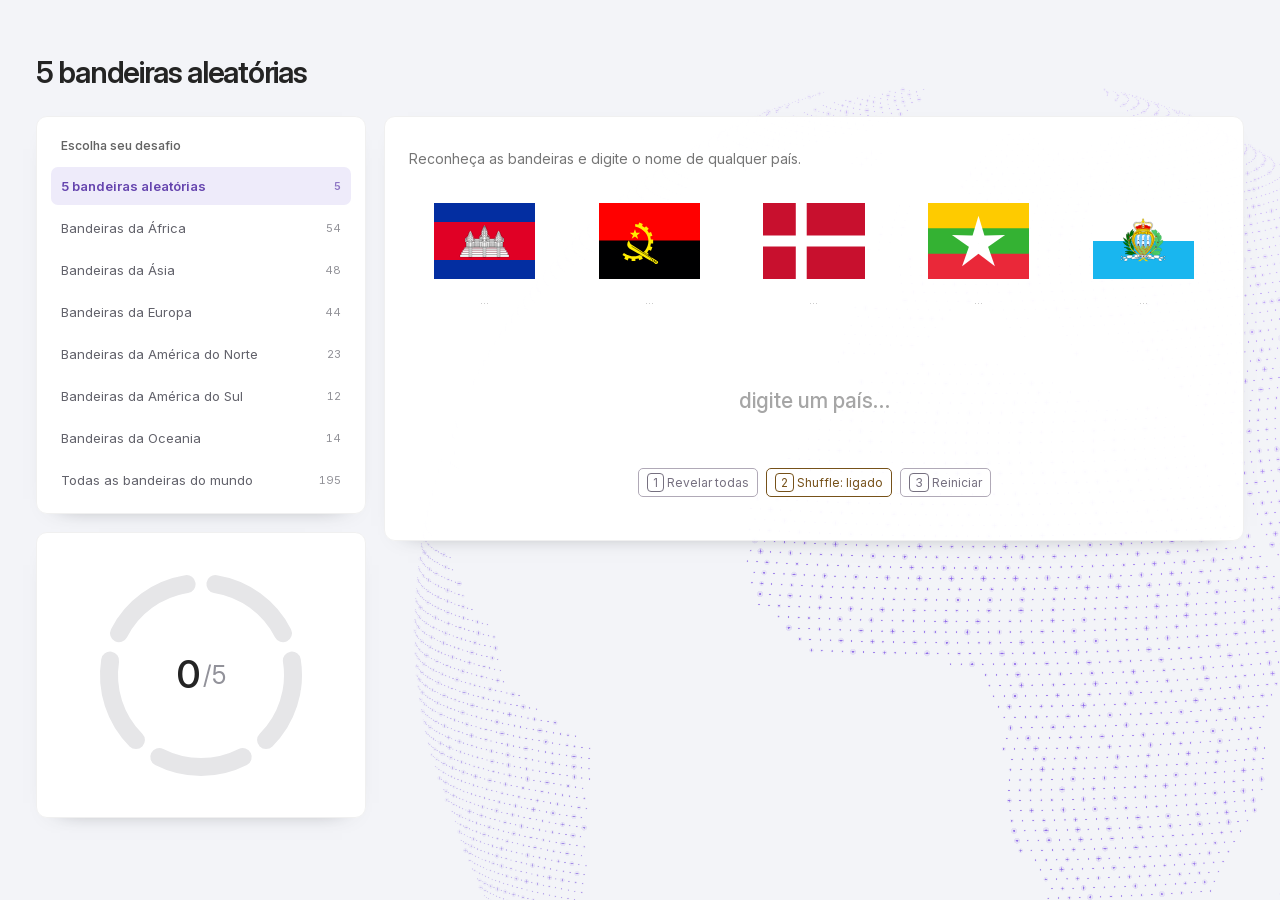
==== index.html @ 85e23394 "Navigate game modes with ArrowUp and ArrowDown" ====
<!doctype html>
<html lang="pt-BR">
<head>
  <meta charset="utf-8">
  <meta name="viewport" content="width=device-width, initial-scale=1">
  <title>5 bandeiras aleatórias</title>
  <link rel="stylesheet" href="design-system.css?v=controls-5">
  <link rel="stylesheet" href="styles.css?v=controls-5">
  <script defer src="countries.js?v=controls-5"></script>
  <script defer src="game.js?v=controls-5"></script>
  <script defer src="modes.js?v=controls-5"></script>
  <script defer src="audio.js?v=controls-5"></script>
  <script defer src="app.js?v=controls-5"></script>
  <script defer src="globe-data.js?v=controls-5"></script>
  <script defer src="globe.js?v=controls-5"></script>
</head>
<body>
  <canvas id="world-background" aria-hidden="true"></canvas>
  <main class="page">
    <header class="intro">
      <h1 id="game-title">5 bandeiras aleatórias</h1>
    </header>
    <div class="dashboard">
      <aside class="sidebar">
        <nav class="panel mode-panel" aria-label="Tipo de jogo" aria-keyshortcuts="ArrowUp ArrowDown" aria-describedby="mode-shortcuts">
          <p id="mode-shortcuts" class="sr-only">Use seta para cima ou seta para baixo para mudar o modo de jogo na ordem do menu. Mudar o modo inicia uma nova rodada.</p>
          <p class="mode-heading">Escolha seu desafio</p>
          <div id="game-modes" class="game-modes"></div>
        </nav>
        <section class="panel progress-panel" aria-label="Seu progresso">
          <div class="gauge" id="progress-gauge" role="progressbar" aria-label="Países descobertos" aria-valuemin="0" aria-valuemax="5" aria-valuenow="0">
            <svg id="progress-segments" viewBox="0 0 240 240" aria-hidden="true" focusable="false"></svg>
            <div class="gauge-value" aria-hidden="true"><span id="gauge-count" class="gauge-count">0</span><span id="gauge-total" class="gauge-total">/5</span></div>
          </div>
          <p id="filled-count" class="sr-only" aria-live="polite">0 de 5 países completos</p>
        </section>
      </aside>
      <div class="main-column">
        <section class="panel game-panel" aria-label="Desafio de bandeiras">
          <p class="game-description">Reconheça as bandeiras e digite o nome de qualquer país.</p>
          <form id="game-form" autocomplete="off">
            <div class="flags-grid" id="flags-grid"></div>
            <div class="typing-area">
              <label class="sr-only" for="country-input">Digite o nome de qualquer país das bandeiras</label>
              <input id="country-input" class="country-input" type="text" placeholder="digite um país…" spellcheck="false" autocomplete="off" autocapitalize="none" aria-describedby="typing-hint">
              <p id="typing-hint" class="sr-only">Digite qualquer um dos países · Backspace para corrigir</p>
            </div>
            <div class="game-controls">
              <button id="reveal-button" type="button" class="reveal-button" aria-keyshortcuts="1" aria-label="Revelar todas as respostas pendentes, atalho 1"><kbd>1</kbd> Revelar todas</button>
              <button id="shuffle-button" type="button" class="reveal-button" aria-pressed="true" aria-keyshortcuts="2" aria-label="Alternar shuffle, atalho 2"><kbd>2</kbd> <span id="shuffle-label">Shuffle: ligado</span></button>
              <button id="restart-round" type="button" class="reveal-button" aria-keyshortcuts="3" aria-label="Reiniciar a rodada atual, atalho 3"><kbd>3</kbd> Reiniciar</button>
            </div>
            <p id="answer-hint" class="answer-hint" hidden>Enter para confirmar este país, ou continue digitando um nome maior.</p>
            <div class="round-bottom">
              <div id="round-status" class="round-status" role="status" aria-live="polite" aria-atomic="true"></div>
              <button type="button" id="new-round" class="ds-button" hidden>Nova rodada ↗</button>
            </div>
          </form>
          <noscript><p class="notice">Ative o JavaScript no navegador para jogar.</p></noscript>
        </section>
      </div>
    </div>
  </main>
</body>
</html>
---- design-system.css ----
/* Referência: Monkeytype, Serika Dark. Implementação própria para o jogo local. */
@font-face {
  font-family: 'Roboto Mono';
  font-style: normal;
  font-weight: 400;
  font-display: swap;
  src: url('assets/fonts/RobotoMono-Regular.woff2') format('woff2');
}
:root {
  color-scheme: dark;
  --ds-white: #ffffff;
  --ds-gray-25: #fcfcfd;
  --ds-gray-50: #f9fafb;
  --ds-gray-100: #f2f4f7;
  --ds-gray-200: #eaecf0;
  --ds-gray-300: #d0d5dd;
  --ds-gray-400: #98a2b3;
  --ds-gray-500: #667085;
  --ds-gray-600: #475467;
  --ds-gray-700: #344054;
  --ds-gray-800: #1d2939;
  --ds-gray-900: #101828;
  --ds-gray-950: #0c111d;
  --ds-success-50: #283d30;
  --ds-success-600: #91c795;
  --ds-success-700: #91c795;
  --ds-error-50: #4b3037;
  --ds-error-600: #f0838e;
  --ds-error-700: #f0838e;
  --ds-bg: #323437;
  --ds-surface: #2c2e31;
  --ds-text: #d1d0c5;
  --ds-text-secondary: #b0b2b5;
  --ds-text-muted: #a3a5a8;
  --ds-border: #646669;
  --ds-divider: #484b50;
  --ds-action: #e2b714;
  --ds-action-hover: #d1d0c5;
  --ds-focus: #e2b714;
  --ds-font: 'Roboto Mono', Consolas, monospace;
  --ds-text-xs: .75rem;
  --ds-text-sm: .875rem;
  --ds-text-md: 1rem;
  --ds-text-lg: 1.125rem;
  --ds-text-xl: 1.25rem;
  --ds-heading-sm: 1.5rem;
  --ds-heading-md: 2rem;
  --ds-display: 3rem;
  --ds-weight-regular: 400;
  --ds-weight-medium: 500;
  --ds-weight-semibold: 600;
  --ds-weight-bold: 700;
  --ds-space-1: 4px;
  --ds-space-2: 8px;
  --ds-space-3: 12px;
  --ds-space-4: 16px;
  --ds-space-5: 20px;
  --ds-space-6: 24px;
  --ds-space-8: 32px;
  --ds-space-10: 40px;
  --ds-space-12: 48px;
  --ds-space-16: 64px;
  --ds-space-20: 80px;
  --ds-radius-sm: 4px;
  --ds-radius-md: 8px;
  --ds-radius-lg: 12px;
  --ds-shadow-xs: none;
  --ds-shadow-sm: none;
  --ds-control-height: 48px;
  --ds-container: 1120px;
  --ds-motion: 120ms ease;
}
.ds-button {
  display: inline-flex; align-items: center; justify-content: center;
  min-height: var(--ds-control-height); padding: var(--ds-space-3) var(--ds-space-5);
  border: 1px solid var(--ds-action); border-radius: var(--ds-radius-md);
  background: var(--ds-action); color: var(--ds-bg); font: var(--ds-weight-regular) var(--ds-text-sm)/1.5 var(--ds-font);
  box-shadow: var(--ds-shadow-xs); cursor: pointer;
  transition: background var(--ds-motion), border-color var(--ds-motion);
}
.ds-button:hover:not(:disabled) { background: var(--ds-action-hover); border-color: var(--ds-action-hover); }
.ds-button--secondary { background: var(--ds-surface); color: var(--ds-text); border-color: transparent; }
.ds-button--secondary:hover:not(:disabled) { background: var(--ds-text); color: var(--ds-bg); border-color: transparent; }
.ds-button:disabled { background: var(--ds-surface); border-color: transparent; color: var(--ds-text-muted); box-shadow: none; cursor: default; }
.ds-label { display: block; margin-bottom: var(--ds-space-2); color: var(--ds-text-secondary); font-size: var(--ds-text-sm); font-weight: var(--ds-weight-regular); }
.ds-input {
  display: block; width: 100%; min-width: 0; min-height: var(--ds-control-height);
  padding: var(--ds-space-3) var(--ds-space-4); border: 1px solid transparent;
  border-radius: var(--ds-radius-md); background: var(--ds-surface); color: var(--ds-text);
  font: var(--ds-weight-regular) var(--ds-text-md)/1.5 var(--ds-font);
  box-shadow: var(--ds-shadow-xs); cursor: text; caret-color: var(--ds-action);
}
.ds-input::placeholder { color: var(--ds-text-muted); }
.ds-input:disabled { background: var(--ds-surface); color: var(--ds-text-muted); opacity: 1; cursor: default; }
.ds-input[aria-invalid="true"], .ds-input--error { border-color: var(--ds-error-600); }
.ds-input--success { border-color: var(--ds-success-600); }
.ds-help { margin: var(--ds-space-2) 0 0; color: var(--ds-text-secondary); font-size: var(--ds-text-sm); line-height: 1.5; }
.ds-help--error { color: var(--ds-error-700); }
.ds-help--success { color: var(--ds-success-700); }
.ds-panel { border: 1px solid var(--ds-divider); border-radius: var(--ds-radius-lg); padding: var(--ds-space-6); background: var(--ds-surface); }
.ds-badge { display: inline-block; padding: 2px var(--ds-space-2); border-radius: var(--ds-radius-sm); background: var(--ds-surface); color: var(--ds-text-secondary); font-size: var(--ds-text-xs); font-weight: var(--ds-weight-regular); line-height: 1.6; }
.ds-badge--success { background: var(--ds-success-50); color: var(--ds-success-700); }
.ds-badge--error { background: var(--ds-error-50); color: var(--ds-error-700); }
:where(.ds-button, .ds-input):focus-visible { outline: 2px solid var(--ds-focus); outline-offset: 3px; }
@media (prefers-reduced-motion: reduce) { .ds-button { transition: none; } }
::selection { background: var(--ds-action); color: var(--ds-bg); }
---- styles.css ----
@font-face { font-family: 'Inter'; src: url('assets/fonts/InterVariable.woff2') format('woff2'); font-style: normal; font-weight: 100 900; font-display: swap; }
:root { color-scheme: light; --ds-bg:#f3f4f8; --ds-surface:#f7f7f7; --ds-text:#242424; --ds-text-secondary:#636363; --ds-text-muted:#797979; --ds-action:#292929; --ds-action-hover:#454545; --ds-focus:#377eb3; --ds-border:#e4e4e4; --ds-divider:#ececec; --ds-success-700:#218641; --ds-font:'Inter', -apple-system, BlinkMacSystemFont, 'Segoe UI', sans-serif; }
* { box-sizing:border-box; }
body { margin:0; min-height:100vh; isolation:isolate; background:var(--ds-bg); color:var(--ds-text); font-family:var(--ds-font); -webkit-font-smoothing:antialiased; }
[hidden] { display:none!important; }
.page { position:relative; z-index:1; max-width:1320px; margin:auto; padding:54px 36px 64px; }
.intro { display:flex; justify-content:space-between; align-items:end; margin-bottom:26px; gap:20px; }
h1 { font-size:30px; letter-spacing:-1.3px; margin:0; font-weight:600; }
h1 span { color:#82898c; }
.dashboard { display:grid; grid-template-columns:330px minmax(0,1fr); gap:18px; align-items:start; }
.sidebar,.main-column { display:grid; gap:18px; }
.panel { background:rgba(255,255,255,.96); border:1px solid #f0f0f0; border-radius:11px; padding:22px; box-shadow:0 9px 25px -24px #353a3e; }
.panel-heading { display:flex; align-items:center; justify-content:space-between; gap:10px; min-height:32px; }
h2 { font-size:11px; font-weight:500; margin:0; color:#515151; line-height:1.5; }
h2 span { color:#222; font-size:18px; margin-right:8px; vertical-align:middle; }
.corner-icon { display:grid; place-items:center; border:1px solid #e6e6e6; border-radius:7px; width:30px; height:30px; font-size:15px; }
.progress-panel { display:grid; place-items:center; min-height:284px; }
.gauge { contain:layout paint; transform:translateZ(0); position:relative; width:240px; max-width:100%; aspect-ratio:1; margin:0 auto; }
.gauge-value { position:absolute; inset:0; display:flex; align-items:center; justify-content:center; gap:3px; font-variant-numeric:tabular-nums; pointer-events:none; }
.gauge-count { position:relative; display:block; overflow:hidden; width:1ch; height:1.25em; font-size:38px; font-weight:550; line-height:1.25; }
.counter-digit { will-change:transform,opacity; backface-visibility:hidden; position:absolute; inset:0; display:block; text-align:center; }
.gauge-total { color:#92929a; font-size:25px; font-weight:400; }
.gauge svg { display:block; width:100%; height:100%; overflow:visible; }
.gauge-track,.gauge-fill { fill:none; stroke-width:18; stroke-linecap:round; }
.gauge-track { stroke:#e6e6e8; }
.gauge-fill { stroke:#303034; stroke-dasharray:1; stroke-dashoffset:1; opacity:0; transition:stroke-dashoffset 360ms cubic-bezier(.22,1,.36,1),opacity 120ms ease; }
.gauge-segment.complete .gauge-fill { stroke-dashoffset:0; opacity:1; }
.badge { display:inline-block; border-radius:4px; background:#edf8ec; color:#208637; padding:4px 7px; font-size:10px; font-weight:500; white-space:nowrap; }
.game-panel { padding:22px 24px; }
.game-description { margin:10px 0 26px; color:#757575; font-size:12px; line-height:1.6; }
.flags-grid { display:grid; grid-template-columns:repeat(5,minmax(0,1fr)); gap:14px; }
.flag-card { min-width:0; text-align:center; }
.flag-stage { height:85px; display:flex; align-items:center; justify-content:center; }
.flag-stage img { max-width:100%; width:104px; max-height:76px; object-fit:contain; }
.feedback { min-height:30px; font-size:10px; line-height:1.5; color:#aaa; margin:9px 0 0; overflow-wrap:anywhere; }
.correct .feedback { color:var(--ds-success-700); }
.correct img { animation:celebrate 500ms ease; }
.typing-area { display:flex; align-items:center; min-height:120px; margin:18px 0 0; text-align:center; }
.country-input { width:100%; min-height:50px; background:transparent; border:0; border-radius:0; outline:none; text-align:center; color:#252525; caret-color:#3488bd; font:500 24px/1.5 var(--ds-font); padding:6px 0; }
.country-input::placeholder { color:#a6a6a6; font-size:21px; }
.typing-hint { font-size:10px; line-height:1.6; color:#888; margin:8px 0 0; }
.typing-area:focus-within .typing-hint { color:#555; }
.round-bottom { margin-top:15px; display:flex; flex-direction:column; align-items:center; gap:10px; }
.round-status { text-align:center; font-size:11px; color:#24803b; line-height:1.6; }
.round-status:empty { display:none; }
.ds-button { background:#2b2b2b; border-color:#2b2b2b; color:#fff; min-height:34px; padding:7px 12px; border-radius:7px; font:500 12px/1.4 var(--ds-font); }
.ds-button--secondary { color:#555; border:1px solid #e4e4e4; background:#fff; }
.ds-button--secondary:hover:not(:disabled) { color:#222; background:#f3f3f3; border-color:#ddd; }
.sr-only { position:absolute; width:1px; height:1px; padding:0; margin:-1px; overflow:hidden; clip-path:inset(50%); white-space:nowrap; border:0; }
.notice { color:#a32b2b; }
@keyframes arrive { from { opacity:0; transform:translateY(6px); } to { opacity:1; transform:translateY(0); } }
@keyframes celebrate { 0%,100% { transform:scale(1); } 40% { transform:translateY(-5px) scale(1.07); } }
@media(max-width:1000px) { .dashboard { grid-template-columns:270px minmax(0,1fr); }.page { padding:32px 22px; }.panel { padding:18px; }.game-intro h3 { font-size:23px; }.flags-grid { gap:9px; }.flag-stage { height:66px; }.flag-stage img { max-height:55px; } }
@media(max-width:760px) { .intro { align-items:start; flex-direction:column; gap:10px; }.dashboard { grid-template-columns:1fr; }.sidebar { grid-template-columns:1fr; order:2; }.main-column { order:1; }.progress-panel { min-width:0; }.gauge { width:210px; }.game-panel { padding:20px; } }
@media(max-width:480px) { .page { padding:24px 12px; }h1 { font-size:26px; }.sidebar { grid-template-columns:1fr; }.panel { padding:17px; }.game-intro h3 { font-size:22px; }.game-intro .badge { display:none; }.panel-heading h2 { font-size:10px; }.flags-grid { gap:6px; }.flag-stage { height:48px; }.flag-stage img { max-height:42px; }.feedback { font-size:9px; }.pool-heading { font-size:9px; }.country-input { font-size:21px; } }
@media(prefers-reduced-motion:reduce) { *,*::before,*::after { animation:none!important; transition:none!important; } }
@media(prefers-reduced-motion:reduce) { .gauge-fill { transition:stroke-dashoffset 380ms ease-out,opacity 120ms ease!important; } }

h2 { font-size:11px; font-weight:550; letter-spacing:.025em; }
.game-description, .intro>p { font-size:14px; line-height:1.65; }
.typing-hint { font-size:12px; }
.feedback { font-size:11px; }


#world-background { contain:strict; transform:translateZ(0); position:fixed; inset:0; width:100%; height:100%; z-index:0; pointer-events:none; }
.game-panel { padding-top:30px; padding-bottom:28px; }
.game-description { margin:0 0 28px; }

#filled-count.sr-only { margin:-1px; }
@media(max-width:760px) { .game-panel { padding:24px 18px; } .progress-panel { max-width:330px; width:100%; } }

@keyframes counter-rise-in { from { transform:translateY(100%); opacity:0; } to { transform:translateY(0); opacity:1; } }
@keyframes counter-rise-out { from { transform:translateY(0); opacity:1; } to { transform:translateY(-100%); opacity:0; } }
.counter-digit--entering { animation:counter-rise-in 320ms cubic-bezier(.22,1,.36,1) both!important; }
.counter-digit--leaving { animation:counter-rise-out 320ms cubic-bezier(.22,1,.36,1) both!important; }
@media(prefers-reduced-motion:reduce) {
  .counter-digit--entering { animation-duration:380ms!important; }
  .counter-digit--leaving { animation-duration:380ms!important; }
}

/* Navegação e rodadas com todos os países de uma região. */
.mode-panel { padding: 14px; }
.mode-heading { margin: 7px 10px 14px; color: var(--text-secondary, #636363); font-size: 12px; font-weight: 550; }
.game-modes { display: grid; gap: 4px; }
.mode-button { display: flex; align-items: center; justify-content: space-between; gap: 12px; width: 100%; border: 0; border-radius: 7px; padding: 11px 10px; background: transparent; color: #62626b; font: inherit; font-size: 13px; text-align: left; cursor: pointer; transition: background-color 120ms, color 120ms; }
.mode-button:hover { background: #f5f4f9; color: #303034; }
.mode-button[aria-pressed="true"] { background: #eeebfa; color: #6544ae; font-weight: 600; }
.mode-button:focus-visible { outline: 2px solid #8061ca; outline-offset: 2px; }
.mode-count { flex: 0 0 auto; font-size: 11px; font-variant-numeric: tabular-nums; opacity: .7; }
.flags-grid--collection { max-height: 46vh; overflow-y: auto; overscroll-behavior: contain; scrollbar-width: thin; scrollbar-color: #d1cadd transparent; padding: 8px 6px; align-content: start; }
.flags-grid--collection .flag-card { content-visibility: auto; contain-intrinsic-size: auto 125px; }
.gauge--dense .gauge-track, .gauge--dense .gauge-fill { stroke-linecap: butt; }
.gauge--dense .gauge-count { font-size: 32px; }
.gauge--dense .gauge-total { font-size: 22px; }
.answer-hint { margin: 0; text-align: center; color: #767080; font-size: 12px; }
.answer-hint[hidden] { display: none; }
@media (max-width: 760px) {
  .sidebar { order: 0; grid-template-columns: minmax(0, 1fr) 150px; align-items: start; }
  .sidebar .progress-panel { padding: 12px 0; min-height: 150px; }
  .sidebar .gauge { width: 145px; }
  .gauge-value .gauge-count { font-size: 25px; }
  .gauge-value .gauge-total { font-size: 17px; }
  .game-modes { grid-template-columns: repeat(2, minmax(0, 1fr)); }
  .mode-button { font-size: 12px; padding: 9px 8px; }
  .mode-count { display: none; }
  .flags-grid--collection { max-height: 40vh; }
}
@media (max-width: 480px) {
  .sidebar { grid-template-columns: minmax(0, 1fr) 104px; gap: 10px; }
  .sidebar .progress-panel { min-height: 120px; }
  .sidebar .gauge { width: 104px; }
  .gauge-value .gauge-count { font-size: 20px; }
  .gauge-value .gauge-total { font-size: 12px; }
  .mode-panel { padding: 8px; }
  .game-modes { grid-template-columns: 1fr; }
  .mode-heading { margin: 6px 8px 10px; }
  .flags-grid--collection { grid-template-columns: repeat(3, minmax(0, 1fr)); }
}

.game-controls { display: flex; flex-wrap: wrap; justify-content: center; gap: 8px; margin: 8px 0; color: #767080; font-size: 12px; line-height: 1.6; }
.game-controls kbd { border: 1px solid currentColor; border-radius: 4px; padding: 1px 5px; font: inherit; }
.feedback-note { margin: 3px 0 0; font-size: 10px; line-height: 1.5; color: #767080; }
.feedback-note:empty { display: none; }
.correct .feedback { letter-spacing: normal; color: var(--ds-success-700); }
.revealed .feedback { letter-spacing: normal; color: #765119; }
.revealed { box-shadow: inset 0 0 0 1px #b58b44; }

.reveal-button { background: transparent; color: inherit; border: 1px solid #b0a9b7; border-radius: 5px; padding: 4px 8px; font: 400 12px/1.6 var(--ds-font); cursor: pointer; }
.reveal-button:focus-visible { outline: 2px solid #765119; outline-offset: 3px; }
.reveal-button:disabled { opacity: .5; cursor: default; }

#shuffle-button[aria-pressed="true"] { border-color: #765119; color: #765119; }

.reveal-button kbd { font: inherit; }
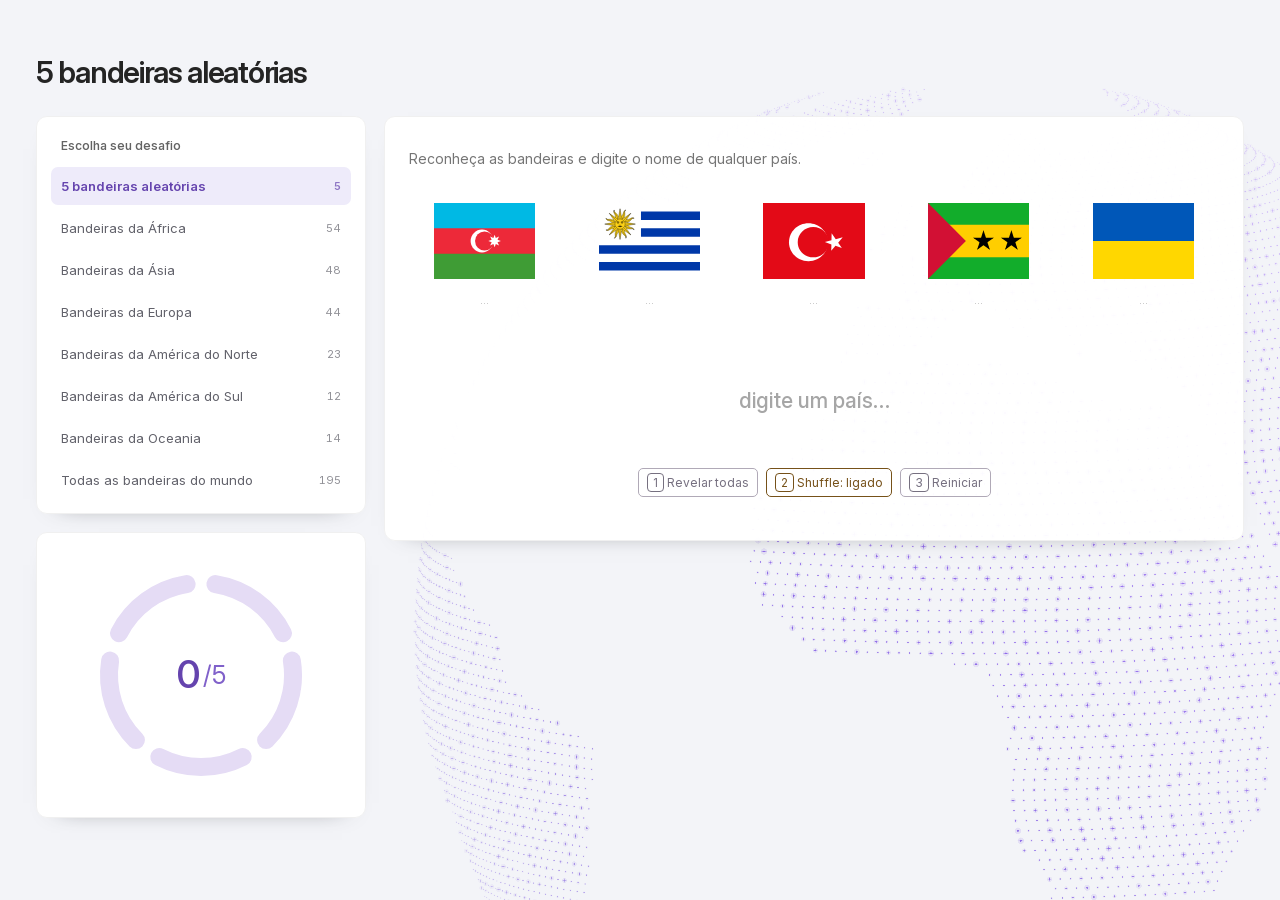
==== commit b3716677: "Use purple theme for progress ring and counter" ====
--- a/index.html
+++ b/index.html
@@ -4,15 +4,15 @@
   <meta charset="utf-8">
   <meta name="viewport" content="width=device-width, initial-scale=1">
   <title>5 bandeiras aleatórias</title>
-  <link rel="stylesheet" href="design-system.css?v=controls-5">
-  <link rel="stylesheet" href="styles.css?v=controls-5">
-  <script defer src="countries.js?v=controls-5"></script>
-  <script defer src="game.js?v=controls-5"></script>
-  <script defer src="modes.js?v=controls-5"></script>
-  <script defer src="audio.js?v=controls-5"></script>
-  <script defer src="app.js?v=controls-5"></script>
-  <script defer src="globe-data.js?v=controls-5"></script>
-  <script defer src="globe.js?v=controls-5"></script>
+  <link rel="stylesheet" href="design-system.css?v=controls-6">
+  <link rel="stylesheet" href="styles.css?v=controls-6">
+  <script defer src="countries.js?v=controls-6"></script>
+  <script defer src="game.js?v=controls-6"></script>
+  <script defer src="modes.js?v=controls-6"></script>
+  <script defer src="audio.js?v=controls-6"></script>
+  <script defer src="app.js?v=controls-6"></script>
+  <script defer src="globe-data.js?v=controls-6"></script>
+  <script defer src="globe.js?v=controls-6"></script>
 </head>
 <body>
   <canvas id="world-background" aria-hidden="true"></canvas>
--- a/styles.css
+++ b/styles.css
@@ -16,14 +16,14 @@
 .corner-icon { display:grid; place-items:center; border:1px solid #e6e6e6; border-radius:7px; width:30px; height:30px; font-size:15px; }
 .progress-panel { display:grid; place-items:center; min-height:284px; }
 .gauge { contain:layout paint; transform:translateZ(0); position:relative; width:240px; max-width:100%; aspect-ratio:1; margin:0 auto; }
-.gauge-value { position:absolute; inset:0; display:flex; align-items:center; justify-content:center; gap:3px; font-variant-numeric:tabular-nums; pointer-events:none; }
+.gauge-value { color:#6544ae; position:absolute; inset:0; display:flex; align-items:center; justify-content:center; gap:3px; font-variant-numeric:tabular-nums; pointer-events:none; }
 .gauge-count { position:relative; display:block; overflow:hidden; width:1ch; height:1.25em; font-size:38px; font-weight:550; line-height:1.25; }
 .counter-digit { will-change:transform,opacity; backface-visibility:hidden; position:absolute; inset:0; display:block; text-align:center; }
-.gauge-total { color:#92929a; font-size:25px; font-weight:400; }
+.gauge-total { color:#8061ca; font-size:25px; font-weight:400; }
 .gauge svg { display:block; width:100%; height:100%; overflow:visible; }
 .gauge-track,.gauge-fill { fill:none; stroke-width:18; stroke-linecap:round; }
-.gauge-track { stroke:#e6e6e8; }
-.gauge-fill { stroke:#303034; stroke-dasharray:1; stroke-dashoffset:1; opacity:0; transition:stroke-dashoffset 360ms cubic-bezier(.22,1,.36,1),opacity 120ms ease; }
+.gauge-track { stroke:#e5dcf5; }
+.gauge-fill { stroke:#6544ae; stroke-dasharray:1; stroke-dashoffset:1; opacity:0; transition:stroke-dashoffset 360ms cubic-bezier(.22,1,.36,1),opacity 120ms ease; }
 .gauge-segment.complete .gauge-fill { stroke-dashoffset:0; opacity:1; }
 .badge { display:inline-block; border-radius:4px; background:#edf8ec; color:#208637; padding:4px 7px; font-size:10px; font-weight:500; white-space:nowrap; }
 .game-panel { padding:22px 24px; }
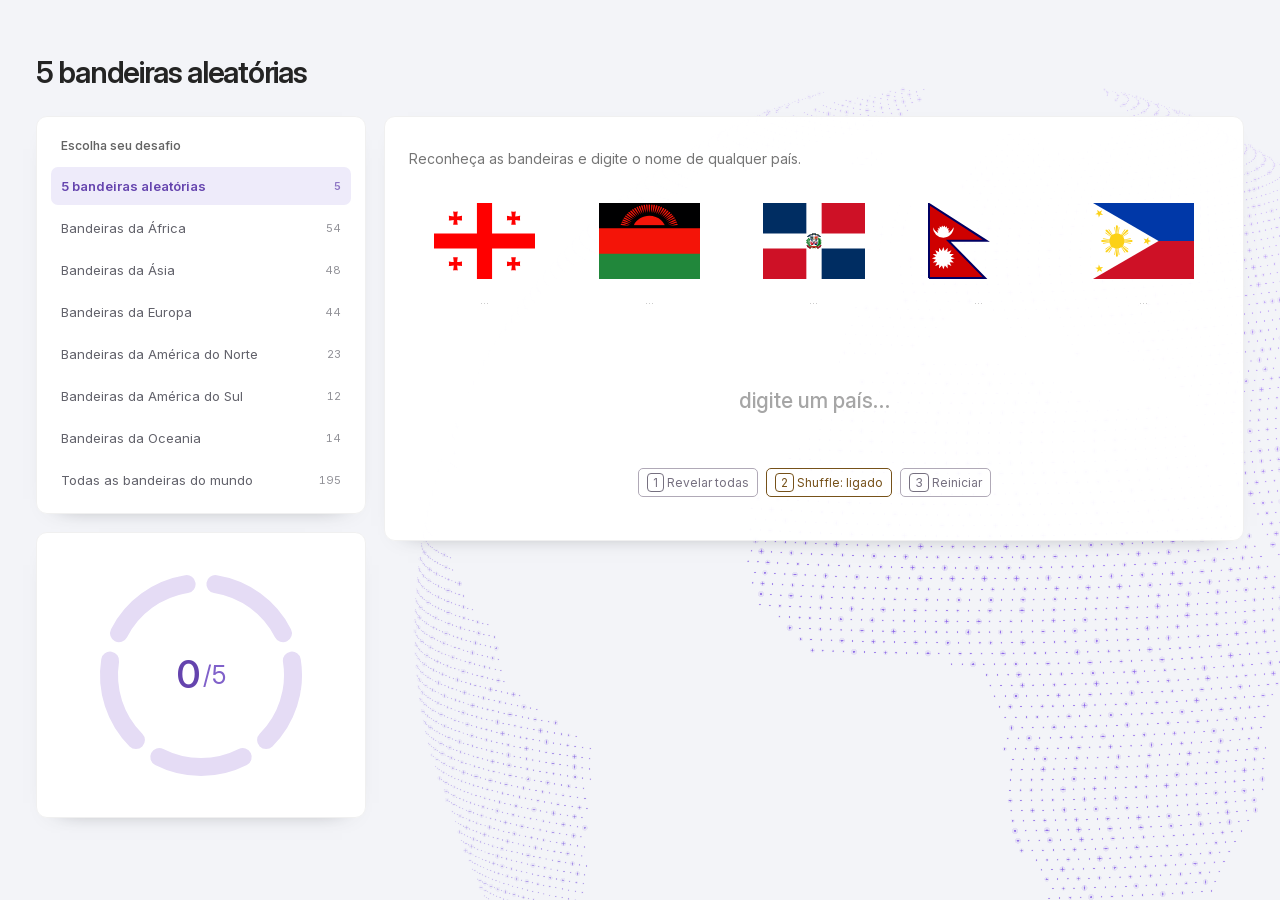
==== commit b0c08db6: "Add advancing flag carousel for continent and world modes" ====
--- a/index.html
+++ b/index.html
@@ -4,15 +4,15 @@
   <meta charset="utf-8">
   <meta name="viewport" content="width=device-width, initial-scale=1">
   <title>5 bandeiras aleatórias</title>
-  <link rel="stylesheet" href="design-system.css?v=controls-6">
-  <link rel="stylesheet" href="styles.css?v=controls-6">
-  <script defer src="countries.js?v=controls-6"></script>
-  <script defer src="game.js?v=controls-6"></script>
-  <script defer src="modes.js?v=controls-6"></script>
-  <script defer src="audio.js?v=controls-6"></script>
-  <script defer src="app.js?v=controls-6"></script>
-  <script defer src="globe-data.js?v=controls-6"></script>
-  <script defer src="globe.js?v=controls-6"></script>
+  <link rel="stylesheet" href="design-system.css?v=carousel-7">
+  <link rel="stylesheet" href="styles.css?v=carousel-7">
+  <script defer src="countries.js?v=carousel-7"></script>
+  <script defer src="game.js?v=carousel-7"></script>
+  <script defer src="modes.js?v=carousel-7"></script>
+  <script defer src="audio.js?v=carousel-7"></script>
+  <script defer src="app.js?v=carousel-7"></script>
+  <script defer src="globe-data.js?v=carousel-7"></script>
+  <script defer src="globe.js?v=carousel-7"></script>
 </head>
 <body>
   <canvas id="world-background" aria-hidden="true"></canvas>
@@ -39,7 +39,7 @@
         <section class="panel game-panel" aria-label="Desafio de bandeiras">
           <p class="game-description">Reconheça as bandeiras e digite o nome de qualquer país.</p>
           <form id="game-form" autocomplete="off">
-            <div class="flags-grid" id="flags-grid"></div>
+            <div class="flags-grid" id="flags-grid" role="region" aria-label="Bandeiras da rodada"></div>
             <div class="typing-area">
               <label class="sr-only" for="country-input">Digite o nome de qualquer país das bandeiras</label>
               <input id="country-input" class="country-input" type="text" placeholder="digite um país…" spellcheck="false" autocomplete="off" autocapitalize="none" aria-describedby="typing-hint">
--- a/styles.css
+++ b/styles.css
@@ -8,7 +8,7 @@
 h1 { font-size:30px; letter-spacing:-1.3px; margin:0; font-weight:600; }
 h1 span { color:#82898c; }
 .dashboard { display:grid; grid-template-columns:330px minmax(0,1fr); gap:18px; align-items:start; }
-.sidebar,.main-column { display:grid; gap:18px; }
+.sidebar,.main-column { display:grid; gap:18px; min-width:0; }
 .panel { background:rgba(255,255,255,.96); border:1px solid #f0f0f0; border-radius:11px; padding:22px; box-shadow:0 9px 25px -24px #353a3e; }
 .panel-heading { display:flex; align-items:center; justify-content:space-between; gap:10px; min-height:32px; }
 h2 { font-size:11px; font-weight:500; margin:0; color:#515151; line-height:1.5; }
@@ -26,7 +26,7 @@
 .gauge-fill { stroke:#6544ae; stroke-dasharray:1; stroke-dashoffset:1; opacity:0; transition:stroke-dashoffset 360ms cubic-bezier(.22,1,.36,1),opacity 120ms ease; }
 .gauge-segment.complete .gauge-fill { stroke-dashoffset:0; opacity:1; }
 .badge { display:inline-block; border-radius:4px; background:#edf8ec; color:#208637; padding:4px 7px; font-size:10px; font-weight:500; white-space:nowrap; }
-.game-panel { padding:22px 24px; }
+.game-panel { padding:22px 24px; min-width:0; }
 .game-description { margin:10px 0 26px; color:#757575; font-size:12px; line-height:1.6; }
 .flags-grid { display:grid; grid-template-columns:repeat(5,minmax(0,1fr)); gap:14px; }
 .flag-card { min-width:0; text-align:center; }
@@ -87,8 +87,13 @@
 .mode-button[aria-pressed="true"] { background: #eeebfa; color: #6544ae; font-weight: 600; }
 .mode-button:focus-visible { outline: 2px solid #8061ca; outline-offset: 2px; }
 .mode-count { flex: 0 0 auto; font-size: 11px; font-variant-numeric: tabular-nums; opacity: .7; }
-.flags-grid--collection { max-height: 46vh; overflow-y: auto; overscroll-behavior: contain; scrollbar-width: thin; scrollbar-color: #d1cadd transparent; padding: 8px 6px; align-content: start; }
-.flags-grid--collection .flag-card { content-visibility: auto; contain-intrinsic-size: auto 125px; }
+/* Uma faixa: cada acerto libera espaço para a próxima bandeira à direita. */
+.flags-grid--collection { display: flex; gap: 0; overflow-x: auto; overflow-y: hidden; overscroll-behavior-x: contain; scrollbar-width: thin; scrollbar-color: #d1cadd transparent; padding: 8px 0; }
+.flags-grid--collection:focus-visible { outline: 2px solid #8061ca; outline-offset: 3px; }
+.flags-grid--collection .flag-card { flex: 0 0 20%; padding: 0 7px; overflow: hidden; transition: flex-basis 420ms ease, padding 420ms ease, opacity 200ms ease; }
+.flags-grid--collection .flag-stage, .flags-grid--collection .feedback { min-width: 90px; }
+.flags-grid--collection:not(.flags-grid--review) .correct { flex-basis: 0; padding-inline: 0; opacity: 0; transition-delay: 500ms; }
+.flags-grid--review .flag-card { transition: none; }
 .gauge--dense .gauge-track, .gauge--dense .gauge-fill { stroke-linecap: butt; }
 .gauge--dense .gauge-count { font-size: 32px; }
 .gauge--dense .gauge-total { font-size: 22px; }
@@ -103,7 +108,7 @@
   .game-modes { grid-template-columns: repeat(2, minmax(0, 1fr)); }
   .mode-button { font-size: 12px; padding: 9px 8px; }
   .mode-count { display: none; }
-  .flags-grid--collection { max-height: 40vh; }
+  .flags-grid--collection .flag-card { flex-basis: 25%; }
 }
 @media (max-width: 480px) {
   .sidebar { grid-template-columns: minmax(0, 1fr) 104px; gap: 10px; }
@@ -114,7 +119,8 @@
   .mode-panel { padding: 8px; }
   .game-modes { grid-template-columns: 1fr; }
   .mode-heading { margin: 6px 8px 10px; }
-  .flags-grid--collection { grid-template-columns: repeat(3, minmax(0, 1fr)); }
+  .flags-grid--collection .flag-card { flex-basis: 33.333333%; padding-inline: 3px; }
+  .flags-grid--collection .flag-stage, .flags-grid--collection .feedback { min-width: 70px; }
 }
 
 .game-controls { display: flex; flex-wrap: wrap; justify-content: center; gap: 8px; margin: 8px 0; color: #767080; font-size: 12px; line-height: 1.6; }
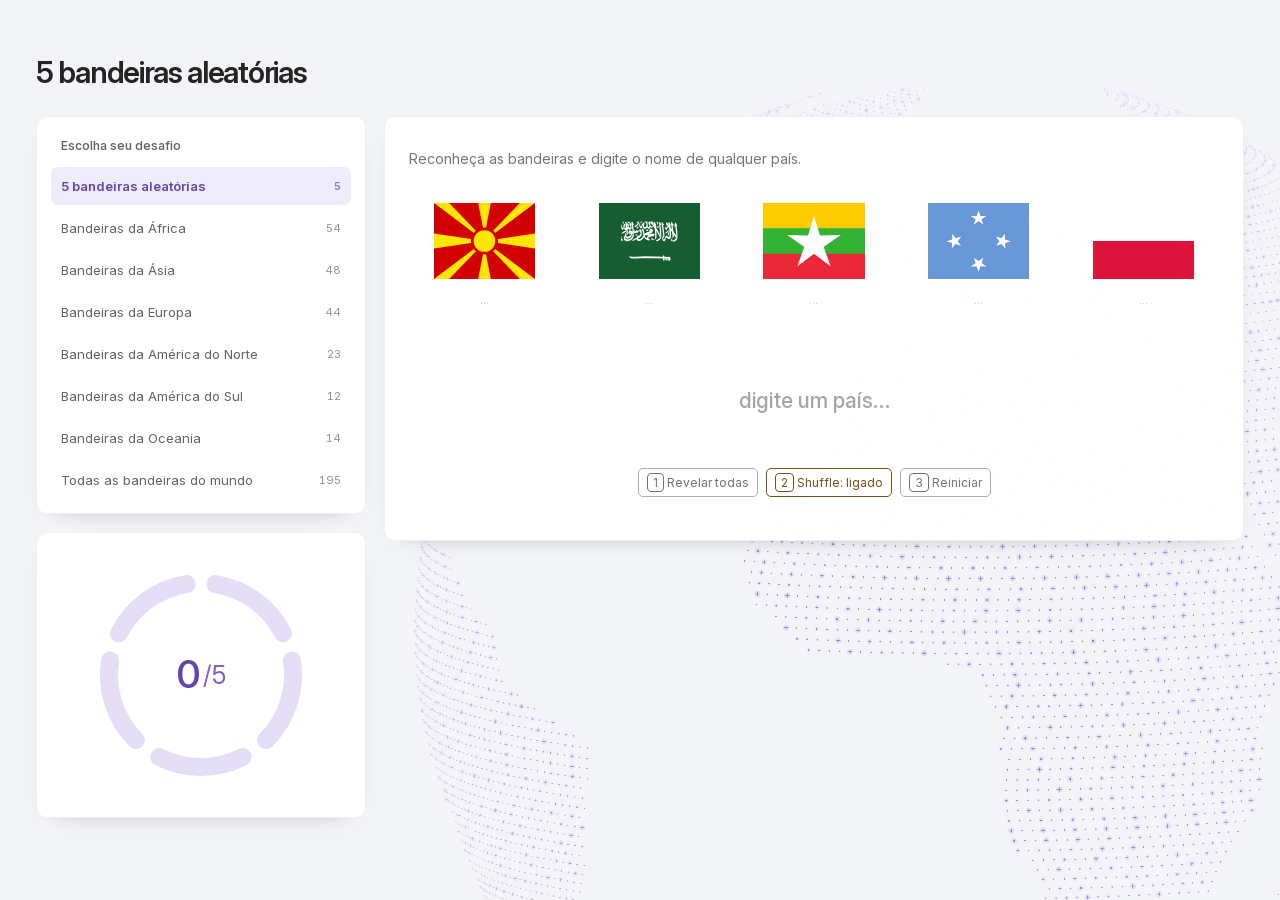
==== commit 06362cce: "Keep solved flags visible as carousel advances" ====
--- a/index.html
+++ b/index.html
@@ -4,15 +4,15 @@
   <meta charset="utf-8">
   <meta name="viewport" content="width=device-width, initial-scale=1">
   <title>5 bandeiras aleatórias</title>
-  <link rel="stylesheet" href="design-system.css?v=carousel-7">
-  <link rel="stylesheet" href="styles.css?v=carousel-7">
-  <script defer src="countries.js?v=carousel-7"></script>
-  <script defer src="game.js?v=carousel-7"></script>
-  <script defer src="modes.js?v=carousel-7"></script>
-  <script defer src="audio.js?v=carousel-7"></script>
-  <script defer src="app.js?v=carousel-7"></script>
-  <script defer src="globe-data.js?v=carousel-7"></script>
-  <script defer src="globe.js?v=carousel-7"></script>
+  <link rel="stylesheet" href="design-system.css?v=carousel-8">
+  <link rel="stylesheet" href="styles.css?v=carousel-8">
+  <script defer src="countries.js?v=carousel-8"></script>
+  <script defer src="game.js?v=carousel-8"></script>
+  <script defer src="modes.js?v=carousel-8"></script>
+  <script defer src="audio.js?v=carousel-8"></script>
+  <script defer src="app.js?v=carousel-8"></script>
+  <script defer src="globe-data.js?v=carousel-8"></script>
+  <script defer src="globe.js?v=carousel-8"></script>
 </head>
 <body>
   <canvas id="world-background" aria-hidden="true"></canvas>
--- a/styles.css
+++ b/styles.css
@@ -87,13 +87,11 @@
 .mode-button[aria-pressed="true"] { background: #eeebfa; color: #6544ae; font-weight: 600; }
 .mode-button:focus-visible { outline: 2px solid #8061ca; outline-offset: 2px; }
 .mode-count { flex: 0 0 auto; font-size: 11px; font-variant-numeric: tabular-nums; opacity: .7; }
-/* Uma faixa: cada acerto libera espaço para a próxima bandeira à direita. */
+/* Faixa horizontal que preserva as bandeiras e os nomes já acertados. */
 .flags-grid--collection { display: flex; gap: 0; overflow-x: auto; overflow-y: hidden; overscroll-behavior-x: contain; scrollbar-width: thin; scrollbar-color: #d1cadd transparent; padding: 8px 0; }
 .flags-grid--collection:focus-visible { outline: 2px solid #8061ca; outline-offset: 3px; }
-.flags-grid--collection .flag-card { flex: 0 0 20%; padding: 0 7px; overflow: hidden; transition: flex-basis 420ms ease, padding 420ms ease, opacity 200ms ease; }
+.flags-grid--collection .flag-card { flex: 0 0 20%; padding: 0 7px; overflow: hidden; }
 .flags-grid--collection .flag-stage, .flags-grid--collection .feedback { min-width: 90px; }
-.flags-grid--collection:not(.flags-grid--review) .correct { flex-basis: 0; padding-inline: 0; opacity: 0; transition-delay: 500ms; }
-.flags-grid--review .flag-card { transition: none; }
 .gauge--dense .gauge-track, .gauge--dense .gauge-fill { stroke-linecap: butt; }
 .gauge--dense .gauge-count { font-size: 32px; }
 .gauge--dense .gauge-total { font-size: 22px; }
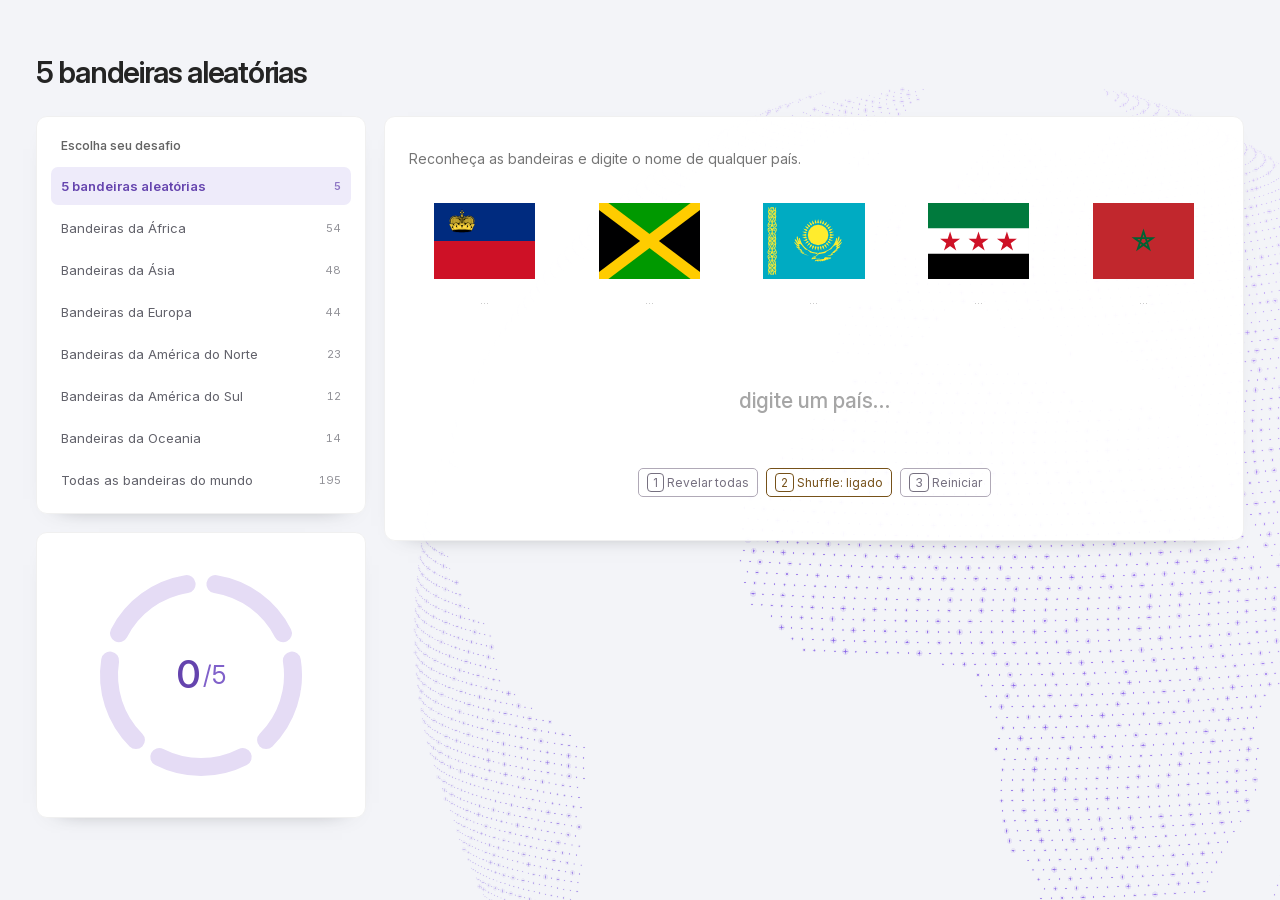
==== commit e7693391: "Restore full flag grid by reverting carousel changes" ====
--- a/index.html
+++ b/index.html
@@ -4,15 +4,15 @@
   <meta charset="utf-8">
   <meta name="viewport" content="width=device-width, initial-scale=1">
   <title>5 bandeiras aleatórias</title>
-  <link rel="stylesheet" href="design-system.css?v=carousel-8">
-  <link rel="stylesheet" href="styles.css?v=carousel-8">
-  <script defer src="countries.js?v=carousel-8"></script>
-  <script defer src="game.js?v=carousel-8"></script>
-  <script defer src="modes.js?v=carousel-8"></script>
-  <script defer src="audio.js?v=carousel-8"></script>
-  <script defer src="app.js?v=carousel-8"></script>
-  <script defer src="globe-data.js?v=carousel-8"></script>
-  <script defer src="globe.js?v=carousel-8"></script>
+  <link rel="stylesheet" href="design-system.css?v=controls-6">
+  <link rel="stylesheet" href="styles.css?v=controls-6">
+  <script defer src="countries.js?v=controls-6"></script>
+  <script defer src="game.js?v=controls-6"></script>
+  <script defer src="modes.js?v=controls-6"></script>
+  <script defer src="audio.js?v=controls-6"></script>
+  <script defer src="app.js?v=controls-6"></script>
+  <script defer src="globe-data.js?v=controls-6"></script>
+  <script defer src="globe.js?v=controls-6"></script>
 </head>
 <body>
   <canvas id="world-background" aria-hidden="true"></canvas>
@@ -39,7 +39,7 @@
         <section class="panel game-panel" aria-label="Desafio de bandeiras">
           <p class="game-description">Reconheça as bandeiras e digite o nome de qualquer país.</p>
           <form id="game-form" autocomplete="off">
-            <div class="flags-grid" id="flags-grid" role="region" aria-label="Bandeiras da rodada"></div>
+            <div class="flags-grid" id="flags-grid"></div>
             <div class="typing-area">
               <label class="sr-only" for="country-input">Digite o nome de qualquer país das bandeiras</label>
               <input id="country-input" class="country-input" type="text" placeholder="digite um país…" spellcheck="false" autocomplete="off" autocapitalize="none" aria-describedby="typing-hint">
--- a/styles.css
+++ b/styles.css
@@ -8,7 +8,7 @@
 h1 { font-size:30px; letter-spacing:-1.3px; margin:0; font-weight:600; }
 h1 span { color:#82898c; }
 .dashboard { display:grid; grid-template-columns:330px minmax(0,1fr); gap:18px; align-items:start; }
-.sidebar,.main-column { display:grid; gap:18px; min-width:0; }
+.sidebar,.main-column { display:grid; gap:18px; }
 .panel { background:rgba(255,255,255,.96); border:1px solid #f0f0f0; border-radius:11px; padding:22px; box-shadow:0 9px 25px -24px #353a3e; }
 .panel-heading { display:flex; align-items:center; justify-content:space-between; gap:10px; min-height:32px; }
 h2 { font-size:11px; font-weight:500; margin:0; color:#515151; line-height:1.5; }
@@ -26,7 +26,7 @@
 .gauge-fill { stroke:#6544ae; stroke-dasharray:1; stroke-dashoffset:1; opacity:0; transition:stroke-dashoffset 360ms cubic-bezier(.22,1,.36,1),opacity 120ms ease; }
 .gauge-segment.complete .gauge-fill { stroke-dashoffset:0; opacity:1; }
 .badge { display:inline-block; border-radius:4px; background:#edf8ec; color:#208637; padding:4px 7px; font-size:10px; font-weight:500; white-space:nowrap; }
-.game-panel { padding:22px 24px; min-width:0; }
+.game-panel { padding:22px 24px; }
 .game-description { margin:10px 0 26px; color:#757575; font-size:12px; line-height:1.6; }
 .flags-grid { display:grid; grid-template-columns:repeat(5,minmax(0,1fr)); gap:14px; }
 .flag-card { min-width:0; text-align:center; }
@@ -87,11 +87,8 @@
 .mode-button[aria-pressed="true"] { background: #eeebfa; color: #6544ae; font-weight: 600; }
 .mode-button:focus-visible { outline: 2px solid #8061ca; outline-offset: 2px; }
 .mode-count { flex: 0 0 auto; font-size: 11px; font-variant-numeric: tabular-nums; opacity: .7; }
-/* Faixa horizontal que preserva as bandeiras e os nomes já acertados. */
-.flags-grid--collection { display: flex; gap: 0; overflow-x: auto; overflow-y: hidden; overscroll-behavior-x: contain; scrollbar-width: thin; scrollbar-color: #d1cadd transparent; padding: 8px 0; }
-.flags-grid--collection:focus-visible { outline: 2px solid #8061ca; outline-offset: 3px; }
-.flags-grid--collection .flag-card { flex: 0 0 20%; padding: 0 7px; overflow: hidden; }
-.flags-grid--collection .flag-stage, .flags-grid--collection .feedback { min-width: 90px; }
+.flags-grid--collection { max-height: 46vh; overflow-y: auto; overscroll-behavior: contain; scrollbar-width: thin; scrollbar-color: #d1cadd transparent; padding: 8px 6px; align-content: start; }
+.flags-grid--collection .flag-card { content-visibility: auto; contain-intrinsic-size: auto 125px; }
 .gauge--dense .gauge-track, .gauge--dense .gauge-fill { stroke-linecap: butt; }
 .gauge--dense .gauge-count { font-size: 32px; }
 .gauge--dense .gauge-total { font-size: 22px; }
@@ -106,7 +103,7 @@
   .game-modes { grid-template-columns: repeat(2, minmax(0, 1fr)); }
   .mode-button { font-size: 12px; padding: 9px 8px; }
   .mode-count { display: none; }
-  .flags-grid--collection .flag-card { flex-basis: 25%; }
+  .flags-grid--collection { max-height: 40vh; }
 }
 @media (max-width: 480px) {
   .sidebar { grid-template-columns: minmax(0, 1fr) 104px; gap: 10px; }
@@ -117,8 +114,7 @@
   .mode-panel { padding: 8px; }
   .game-modes { grid-template-columns: 1fr; }
   .mode-heading { margin: 6px 8px 10px; }
-  .flags-grid--collection .flag-card { flex-basis: 33.333333%; padding-inline: 3px; }
-  .flags-grid--collection .flag-stage, .flags-grid--collection .feedback { min-width: 70px; }
+  .flags-grid--collection { grid-template-columns: repeat(3, minmax(0, 1fr)); }
 }
 
 .game-controls { display: flex; flex-wrap: wrap; justify-content: center; gap: 8px; margin: 8px 0; color: #767080; font-size: 12px; line-height: 1.6; }
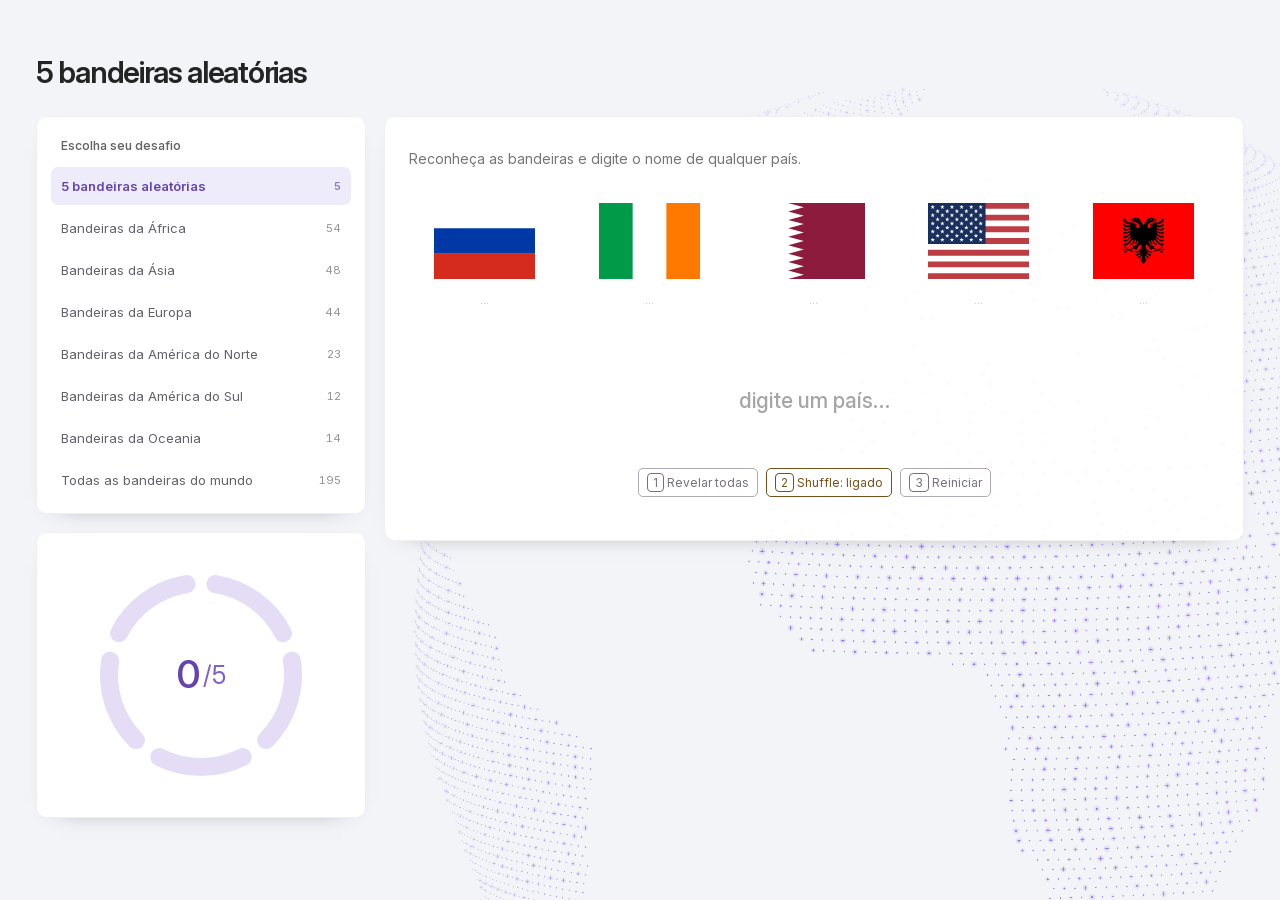
==== commit bb67358d: "Show flags in three-row batches with automatic advancement" ====
--- a/index.html
+++ b/index.html
@@ -4,15 +4,15 @@
   <meta charset="utf-8">
   <meta name="viewport" content="width=device-width, initial-scale=1">
   <title>5 bandeiras aleatórias</title>
-  <link rel="stylesheet" href="design-system.css?v=controls-6">
-  <link rel="stylesheet" href="styles.css?v=controls-6">
-  <script defer src="countries.js?v=controls-6"></script>
-  <script defer src="game.js?v=controls-6"></script>
-  <script defer src="modes.js?v=controls-6"></script>
-  <script defer src="audio.js?v=controls-6"></script>
-  <script defer src="app.js?v=controls-6"></script>
-  <script defer src="globe-data.js?v=controls-6"></script>
-  <script defer src="globe.js?v=controls-6"></script>
+  <link rel="stylesheet" href="design-system.css?v=batches-9">
+  <link rel="stylesheet" href="styles.css?v=batches-9">
+  <script defer src="countries.js?v=batches-9"></script>
+  <script defer src="game.js?v=batches-9"></script>
+  <script defer src="modes.js?v=batches-9"></script>
+  <script defer src="audio.js?v=batches-9"></script>
+  <script defer src="app.js?v=batches-9"></script>
+  <script defer src="globe-data.js?v=batches-9"></script>
+  <script defer src="globe.js?v=batches-9"></script>
 </head>
 <body>
   <canvas id="world-background" aria-hidden="true"></canvas>
@@ -40,6 +40,11 @@
           <p class="game-description">Reconheça as bandeiras e digite o nome de qualquer país.</p>
           <form id="game-form" autocomplete="off">
             <div class="flags-grid" id="flags-grid"></div>
+            <div id="batch-controls" class="batch-controls" hidden>
+              <button id="batch-previous" type="button" class="reveal-button" aria-label="Leva anterior">←</button>
+              <span id="batch-label" role="status" aria-live="polite"></span>
+              <button id="batch-next" type="button" class="reveal-button" aria-label="Próxima leva">→</button>
+            </div>
             <div class="typing-area">
               <label class="sr-only" for="country-input">Digite o nome de qualquer país das bandeiras</label>
               <input id="country-input" class="country-input" type="text" placeholder="digite um país…" spellcheck="false" autocomplete="off" autocapitalize="none" aria-describedby="typing-hint">
--- a/styles.css
+++ b/styles.css
@@ -87,8 +87,8 @@
 .mode-button[aria-pressed="true"] { background: #eeebfa; color: #6544ae; font-weight: 600; }
 .mode-button:focus-visible { outline: 2px solid #8061ca; outline-offset: 2px; }
 .mode-count { flex: 0 0 auto; font-size: 11px; font-variant-numeric: tabular-nums; opacity: .7; }
-.flags-grid--collection { max-height: 46vh; overflow-y: auto; overscroll-behavior: contain; scrollbar-width: thin; scrollbar-color: #d1cadd transparent; padding: 8px 6px; align-content: start; }
-.flags-grid--collection .flag-card { content-visibility: auto; contain-intrinsic-size: auto 125px; }
+.flags-grid--collection { padding: 8px 6px; align-content: start; grid-template-rows: repeat(3, auto); }
+.batch-controls { display: flex; justify-content: center; align-items: center; gap: 12px; margin-top: 12px; color: #767080; font-size: 12px; }
 .gauge--dense .gauge-track, .gauge--dense .gauge-fill { stroke-linecap: butt; }
 .gauge--dense .gauge-count { font-size: 32px; }
 .gauge--dense .gauge-total { font-size: 22px; }
@@ -103,7 +103,7 @@
   .game-modes { grid-template-columns: repeat(2, minmax(0, 1fr)); }
   .mode-button { font-size: 12px; padding: 9px 8px; }
   .mode-count { display: none; }
-  .flags-grid--collection { max-height: 40vh; }
+
 }
 @media (max-width: 480px) {
   .sidebar { grid-template-columns: minmax(0, 1fr) 104px; gap: 10px; }
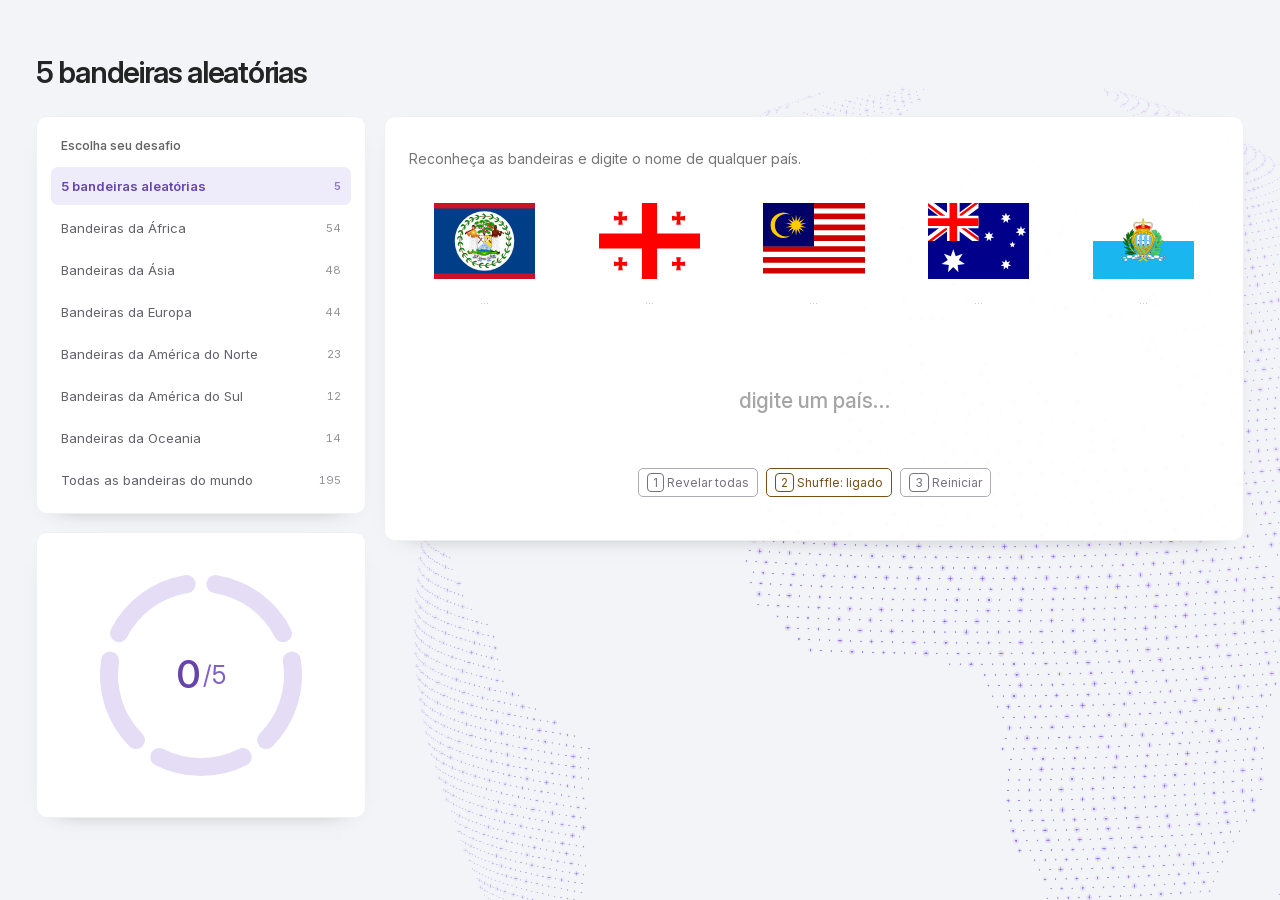
==== commit 96d87efc: "Navigate flag batches with left and right arrow keys" ====
--- a/index.html
+++ b/index.html
@@ -4,15 +4,15 @@
   <meta charset="utf-8">
   <meta name="viewport" content="width=device-width, initial-scale=1">
   <title>5 bandeiras aleatórias</title>
-  <link rel="stylesheet" href="design-system.css?v=batches-9">
-  <link rel="stylesheet" href="styles.css?v=batches-9">
-  <script defer src="countries.js?v=batches-9"></script>
-  <script defer src="game.js?v=batches-9"></script>
-  <script defer src="modes.js?v=batches-9"></script>
-  <script defer src="audio.js?v=batches-9"></script>
-  <script defer src="app.js?v=batches-9"></script>
-  <script defer src="globe-data.js?v=batches-9"></script>
-  <script defer src="globe.js?v=batches-9"></script>
+  <link rel="stylesheet" href="design-system.css?v=batch-keys-10">
+  <link rel="stylesheet" href="styles.css?v=batch-keys-10">
+  <script defer src="countries.js?v=batch-keys-10"></script>
+  <script defer src="game.js?v=batch-keys-10"></script>
+  <script defer src="modes.js?v=batch-keys-10"></script>
+  <script defer src="audio.js?v=batch-keys-10"></script>
+  <script defer src="app.js?v=batch-keys-10"></script>
+  <script defer src="globe-data.js?v=batch-keys-10"></script>
+  <script defer src="globe.js?v=batch-keys-10"></script>
 </head>
 <body>
   <canvas id="world-background" aria-hidden="true"></canvas>
@@ -41,9 +41,9 @@
           <form id="game-form" autocomplete="off">
             <div class="flags-grid" id="flags-grid"></div>
             <div id="batch-controls" class="batch-controls" hidden>
-              <button id="batch-previous" type="button" class="reveal-button" aria-label="Leva anterior">←</button>
+              <button id="batch-previous" type="button" class="reveal-button" aria-label="Leva anterior, seta para a esquerda" aria-keyshortcuts="ArrowLeft" title="Leva anterior (←)">←</button>
               <span id="batch-label" role="status" aria-live="polite"></span>
-              <button id="batch-next" type="button" class="reveal-button" aria-label="Próxima leva">→</button>
+              <button id="batch-next" type="button" class="reveal-button" aria-label="Próxima leva, seta para a direita" aria-keyshortcuts="ArrowRight" title="Próxima leva (→)">→</button>
             </div>
             <div class="typing-area">
               <label class="sr-only" for="country-input">Digite o nome de qualquer país das bandeiras</label>
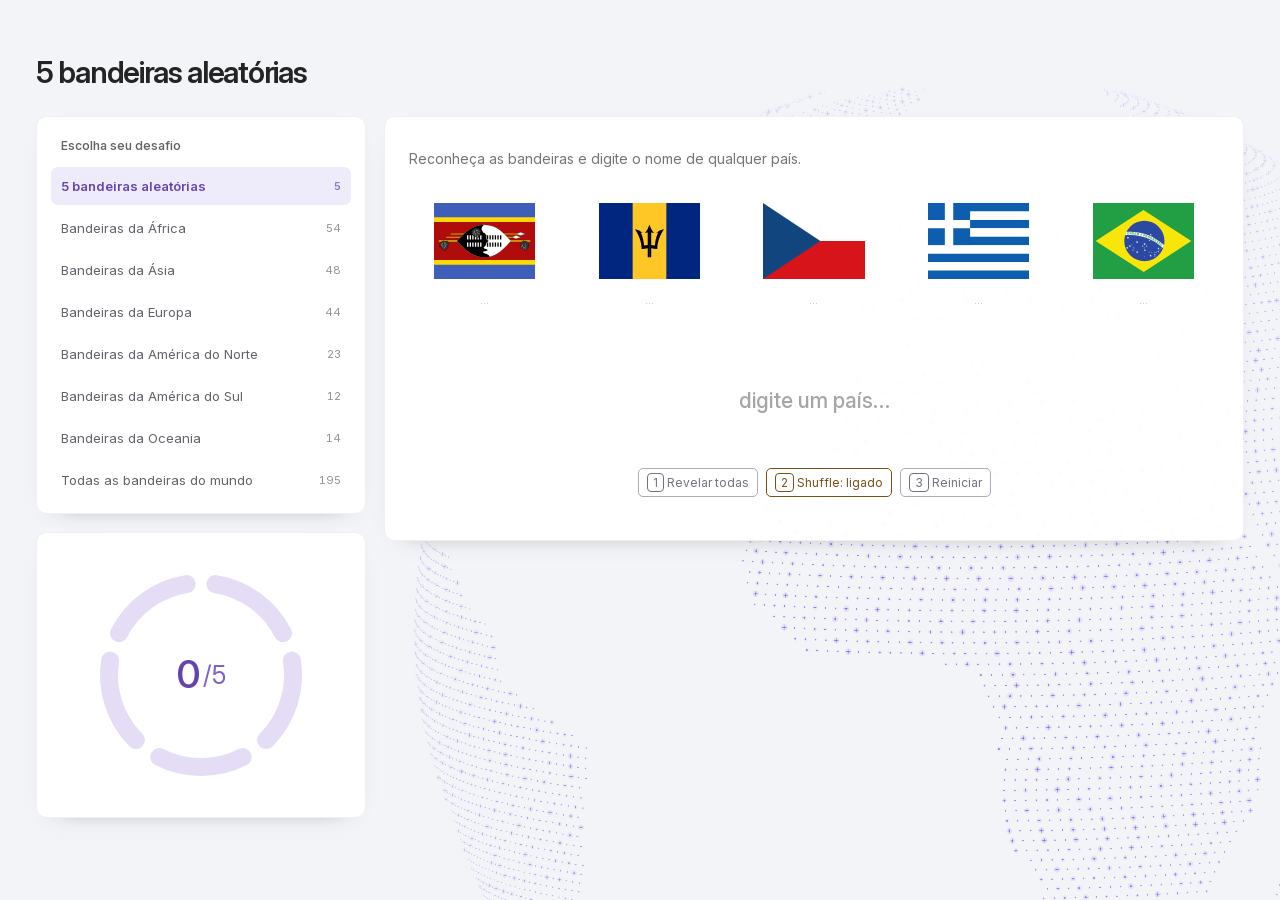
==== commit 43ecc3c5: "Advance completed flag batches instantly without timer" ====
--- a/index.html
+++ b/index.html
@@ -4,15 +4,15 @@
   <meta charset="utf-8">
   <meta name="viewport" content="width=device-width, initial-scale=1">
   <title>5 bandeiras aleatórias</title>
-  <link rel="stylesheet" href="design-system.css?v=batch-keys-10">
-  <link rel="stylesheet" href="styles.css?v=batch-keys-10">
-  <script defer src="countries.js?v=batch-keys-10"></script>
-  <script defer src="game.js?v=batch-keys-10"></script>
-  <script defer src="modes.js?v=batch-keys-10"></script>
-  <script defer src="audio.js?v=batch-keys-10"></script>
-  <script defer src="app.js?v=batch-keys-10"></script>
-  <script defer src="globe-data.js?v=batch-keys-10"></script>
-  <script defer src="globe.js?v=batch-keys-10"></script>
+  <link rel="stylesheet" href="design-system.css?v=instant-batches-11">
+  <link rel="stylesheet" href="styles.css?v=instant-batches-11">
+  <script defer src="countries.js?v=instant-batches-11"></script>
+  <script defer src="game.js?v=instant-batches-11"></script>
+  <script defer src="modes.js?v=instant-batches-11"></script>
+  <script defer src="audio.js?v=instant-batches-11"></script>
+  <script defer src="app.js?v=instant-batches-11"></script>
+  <script defer src="globe-data.js?v=instant-batches-11"></script>
+  <script defer src="globe.js?v=instant-batches-11"></script>
 </head>
 <body>
   <canvas id="world-background" aria-hidden="true"></canvas>
